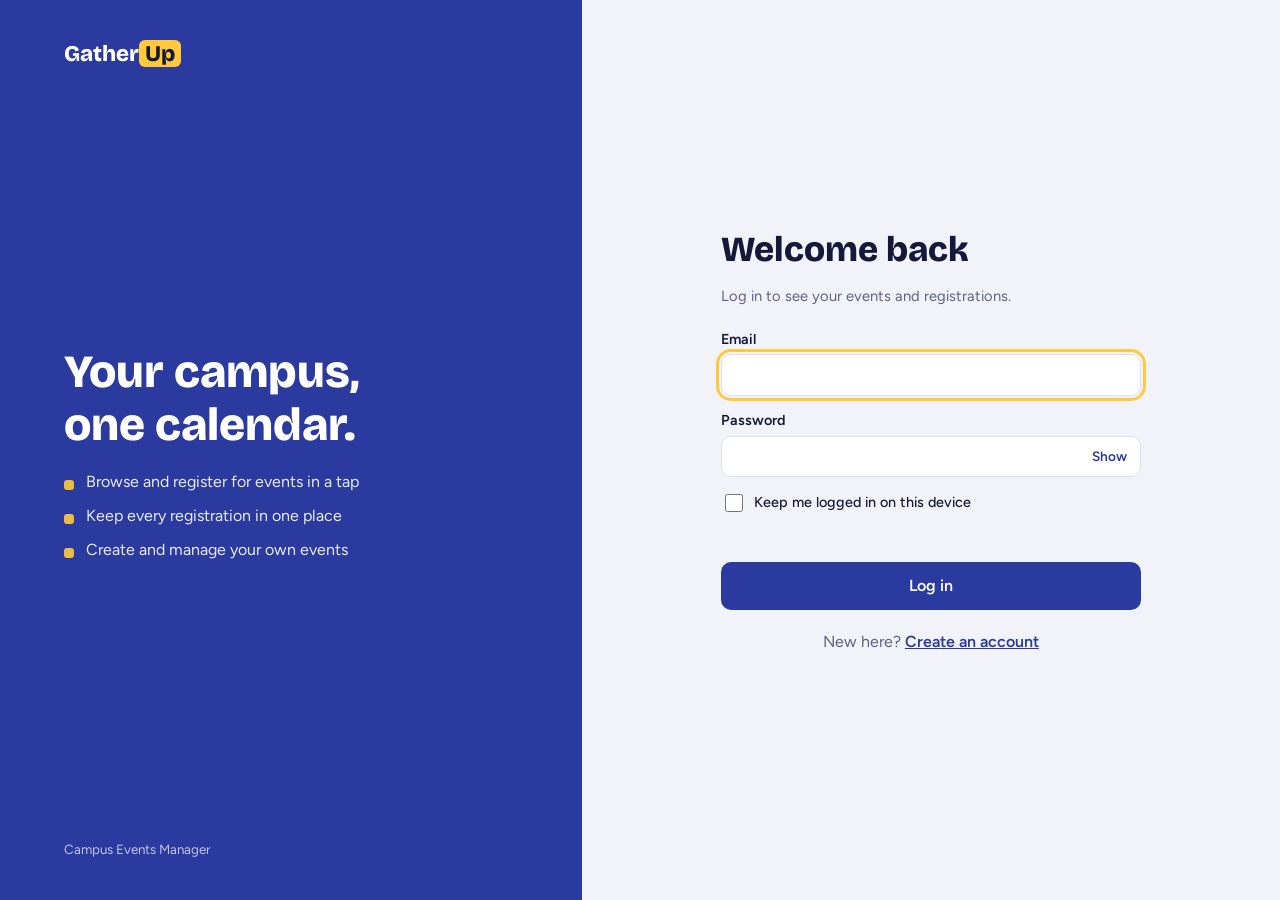
==== login.html @ 34a9067b "registration page" ====
<!DOCTYPE html>
<html lang="en">
<head>
<meta charset="utf-8">
<meta name="viewport" content="width=device-width, initial-scale=1, viewport-fit=cover">
<title>Log in · GatherUp</title>
<link href="https://fonts.googleapis.com/css2?family=Bricolage+Grotesque:wght@500;700;800\&family=Figtree:wght@400;500;600\&display=swap" rel="stylesheet">
<link rel="stylesheet" href="style.css">
</head>
<body class="auth">
<div class="auth-side">
  <div class="logo">Gather<span>Up</span></div>
  <div class="pitch">
    <h2>Your campus, one calendar.</h2>
    <ul>
      <li>Browse and register for events in a tap</li>
      <li>Keep every registration in one place</li>
      <li>Create and manage your own events</li>
    </ul>
  </div>
  <small>Campus Events Manager</small>
</div>
<div class="auth-main">
  <div class="auth-card">
    <h1>Welcome back</h1>
    <p class="meta">Log in to see your events and registrations.</p>
    <form id="loginForm">
      <label>Email<input name="email" type="email" autocomplete="email" required autofocus></label>
      <label>Password
        <span class="pw"><input name="password" type="password" autocomplete="current-password" required><button type="button" data-peek aria-pressed="false" aria-label="Show password">Show</button></span>
      </label>
      <label class="check"><input name="remember" type="checkbox"> Keep me logged in on this device</label>
      <p id="err" class="err" role="alert"></p>
      <button class="btn" type="submit">Log in</button>
    </form>
    <p class="switch">New here? <a href="register.html">Create an account</a></p>
  </div>
</div>
<script src="auth.js"></script>
</body>
</html>
---- style.css ----
:root{--bg:#f1f3f8;--surface:#fff;--ink:#14193a;--muted:#5b6286;--line:#dde1ee;--brand:#2b3a9f;--brand-ink:#fff;--accent:#ffc93c;--ok:#0f7b4f;--bad:#b3261e;
--c-tech:#2b3a9f;--c-cult:#c2410c;--c-sport:#0f7b4f;--c-work:#7c3aed;
box-sizing:border-box;padding-top:env(safe-area-inset-top,0px);padding-bottom:env(safe-area-inset-bottom,0px);color-scheme:light}
@media(prefers-color-scheme:dark){:root:not([data-theme="light"]){--bg:#0e1124;--surface:#171b36;--ink:#eef0fb;--muted:#9ba2c8;--line:#2a2f55;--brand:#8fa0ff;--brand-ink:#0e1124;--ok:#4ade9c;--bad:#ff8a80;--c-tech:#8fa0ff;--c-cult:#fb923c;--c-sport:#4ade9c;--c-work:#c4a1ff;color-scheme:dark}}
:root[data-theme="dark"]{--bg:#0e1124;--surface:#171b36;--ink:#eef0fb;--muted:#9ba2c8;--line:#2a2f55;--brand:#8fa0ff;--brand-ink:#0e1124;--ok:#4ade9c;--bad:#ff8a80;--c-tech:#8fa0ff;--c-cult:#fb923c;--c-sport:#4ade9c;--c-work:#c4a1ff;color-scheme:dark}
*,*::before,*::after{box-sizing:border-box}
html{scroll-padding-top:env(safe-area-inset-top,0px)}
body{margin:0;background:var(--bg);color:var(--ink);font:16px/1.5 Figtree,system-ui,sans-serif}
h1,h2,h3{font-family:'Bricolage Grotesque',Figtree,sans-serif;margin:0;line-height:1.15}
button,input,select,textarea{font:inherit;color:inherit}
:focus-visible{outline:3px solid var(--accent);outline-offset:2px}
.app{display:grid;grid-template-columns:230px 1fr;min-height:100vh}
aside{background:var(--brand);color:var(--brand-ink);padding:24px 16px;position:sticky;top:0;height:100vh;display:flex;flex-direction:column;gap:6px}
.logo{font:800 1.4rem 'Bricolage Grotesque',sans-serif;margin-bottom:18px;padding:0 10px}
.logo span{background:var(--accent);color:#14193a;padding:0 6px;border-radius:6px}
nav button{display:block;width:100%;text-align:left;background:none;border:0;color:inherit;padding:10px 12px;border-radius:10px;cursor:pointer;opacity:.8}
nav button[aria-current="true"]{background:rgba(255,255,255,.18);opacity:1;font-weight:600}
nav button:hover{opacity:1}
.spacer{flex:1}
main{padding:28px clamp(16px,4vw,44px) 60px;max-width:1100px;width:100%}
.top{display:flex;justify-content:space-between;align-items:center;gap:12px;flex-wrap:wrap;margin-bottom:22px}
h1{font-size:clamp(1.7rem,4vw,2.4rem);font-weight:800}
.btn{background:var(--brand);color:var(--brand-ink);border:0;border-radius:10px;padding:10px 16px;font-weight:600;cursor:pointer}
.btn.alt{background:transparent;color:var(--ink);border:1px solid var(--line)}
.btn.warn{background:transparent;color:var(--bad);border:1px solid var(--line)}
.btn.small{padding:6px 12px;font-size:.9rem}
.btn[disabled]{opacity:.5;cursor:not-allowed}
.stats{display:grid;grid-template-columns:repeat(auto-fit,minmax(170px,1fr));gap:14px;margin-bottom:26px}
.stat{background:var(--surface);border:1px solid var(--line);border-radius:14px;padding:16px}
.stat b{display:block;font:800 2rem 'Bricolage Grotesque',sans-serif}
.stat small{color:var(--muted)}
.next{background:var(--accent);color:#14193a;border-radius:16px;padding:22px;margin-bottom:26px;display:flex;justify-content:space-between;gap:16px;flex-wrap:wrap;align-items:center}
.next h2{font-size:1.6rem}
.next p{margin:4px 0 0}
.bars{background:var(--surface);border:1px solid var(--line);border-radius:14px;padding:18px}
.bar{display:grid;grid-template-columns:90px 1fr 36px;gap:10px;align-items:center;margin:8px 0}
.track{height:10px;background:var(--bg);border-radius:6px;overflow:hidden}
.fill{height:100%;border-radius:6px}
.filters{display:flex;gap:10px;flex-wrap:wrap;margin-bottom:18px}
.filters input,.filters select,form input,form select,form textarea{background:var(--surface);border:1px solid var(--line);border-radius:10px;padding:9px 12px;width:100%}
.filters input{flex:1;min-width:180px;width:auto}.filters select{width:auto}
.grid{display:grid;grid-template-columns:repeat(auto-fill,minmax(290px,1fr));gap:16px}
.card{background:var(--surface);border:1px solid var(--line);border-radius:14px;padding:16px;display:flex;flex-direction:column;gap:8px}
.card h3{font-size:1.2rem}
.tag{font-size:.8rem;font-weight:600;color:var(--cat)}
.meta{color:var(--muted);font-size:.92rem}
.card p{margin:0;font-size:.95rem}
.seats{height:6px;background:var(--bg);border-radius:4px;overflow:hidden}
.seats i{display:block;height:100%;background:var(--cat)}
.row{display:flex;gap:8px;margin-top:auto;padding-top:6px;flex-wrap:wrap;align-items:center}
.row .meta{margin-right:auto}
.table{background:var(--surface);border:1px solid var(--line);border-radius:14px;overflow-x:auto}
table{border-collapse:collapse;width:100%;min-width:520px}
th,td{text-align:left;padding:12px 14px;border-bottom:1px solid var(--line)}
th{color:var(--muted);font-weight:500;font-size:.9rem}
tr:last-child td{border-bottom:0}
.empty{background:var(--surface);border:1px dashed var(--line);border-radius:14px;padding:34px;text-align:center;color:var(--muted)}
dialog{border:1px solid var(--line);border-radius:16px;background:var(--surface);color:var(--ink);padding:24px;width:min(520px,92vw)}
dialog::backdrop{background:rgba(10,12,30,.55)}
form{display:grid;gap:12px;margin-top:14px}
label{display:grid;gap:4px;font-size:.9rem;font-weight:600}
.two{display:grid;grid-template-columns:1fr 1fr;gap:12px}
.actions{display:flex;justify-content:flex-end;gap:8px;margin-top:6px}
#toast{position:fixed;left:50%;bottom:calc(24px + env(safe-area-inset-bottom,0px));transform:translateX(-50%);background:var(--ink);color:var(--bg);padding:10px 18px;border-radius:10px;opacity:0;pointer-events:none;transition:opacity .2s;z-index:50}
#toast.show{opacity:1}
@media(max-width:760px){
.app{grid-template-columns:1fr}
aside{position:sticky;top:0;height:auto;flex-direction:row;align-items:center;padding:10px 12px;overflow-x:auto;z-index:10;padding-top:calc(10px + env(safe-area-inset-top,0px))}
.logo{margin:0 8px 0 0;white-space:nowrap;font-size:1.1rem}
nav{display:flex;gap:4px}nav button{white-space:nowrap;padding:8px 10px}
.spacer{display:none}
.two{grid-template-columns:1fr}
}
@media(prefers-reduced-motion:reduce){*{transition:none!important}}

/* ---------- auth pages ---------- */
.auth{display:grid;grid-template-columns:minmax(0,5fr) minmax(0,6fr);min-height:100vh}
.auth-side{background:var(--brand);color:var(--brand-ink);padding:40px clamp(24px,5vw,64px);display:flex;flex-direction:column;justify-content:space-between;gap:32px}
.auth-side .logo{padding:0;margin:0}
.pitch h2{font-size:clamp(1.9rem,3.6vw,3rem);font-weight:800;max-width:13ch;margin-bottom:20px}
.pitch ul{list-style:none;margin:0;padding:0;display:grid;gap:10px;opacity:.9}
.pitch li{padding-left:22px;position:relative}
.pitch li::before{content:"";position:absolute;left:0;top:.6em;width:10px;height:10px;border-radius:3px;background:var(--accent)}
.auth-side small{opacity:.7}
.auth-main{display:grid;place-items:center;padding:32px 20px}
.auth-card{width:min(420px,100%)}
.auth-card h1{font-size:clamp(1.8rem,4vw,2.2rem);margin-bottom:6px}
.auth-card form{margin-top:22px;gap:14px}
.auth-card .btn{padding:12px 16px;width:100%}
.auth-card .btn[disabled]{cursor:wait}
.pw{position:relative;display:block}
.pw input{padding-right:64px}
.pw button{position:absolute;right:6px;top:50%;transform:translateY(-50%);background:none;border:0;color:var(--brand);font-weight:600;font-size:.85rem;padding:6px 8px;border-radius:8px;cursor:pointer}
.hint{font-weight:400;color:var(--muted);font-size:.85rem}
label.check{display:flex;align-items:center;gap:8px;font-weight:500}
form input[type=checkbox]{width:18px;height:18px;padding:0;accent-color:var(--brand)}
.err{margin:0;min-height:1.3em;color:var(--bad);font-size:.92rem;font-weight:500}
.switch{margin-top:20px;color:var(--muted);text-align:center}
.auth-card a,.switch a{color:var(--brand);font-weight:600}

/* signed-in user in the sidebar */
.userbox{display:grid;gap:8px;padding:12px 10px 0;border-top:1px solid rgba(255,255,255,.2)}
.userbox b{display:block;font-weight:600;overflow:hidden;text-overflow:ellipsis;white-space:nowrap}
.userbox small{opacity:.75;display:block;overflow:hidden;text-overflow:ellipsis;white-space:nowrap}
.userbox button{background:rgba(255,255,255,.14);border:0;color:inherit;border-radius:10px;padding:8px 12px;cursor:pointer;font-weight:600}
.userbox button:hover{background:rgba(255,255,255,.24)}

@media(max-width:760px){
.auth{grid-template-columns:1fr;grid-template-rows:auto 1fr}
.auth-side{padding:16px 20px;padding-top:calc(16px + env(safe-area-inset-top,0px))}
.auth-side .pitch,.auth-side small{display:none}
.userbox{border:0;padding:0;margin-left:auto;display:flex;align-items:center}
.userbox div{display:none}
.userbox button{white-space:nowrap;padding:8px 10px}
}
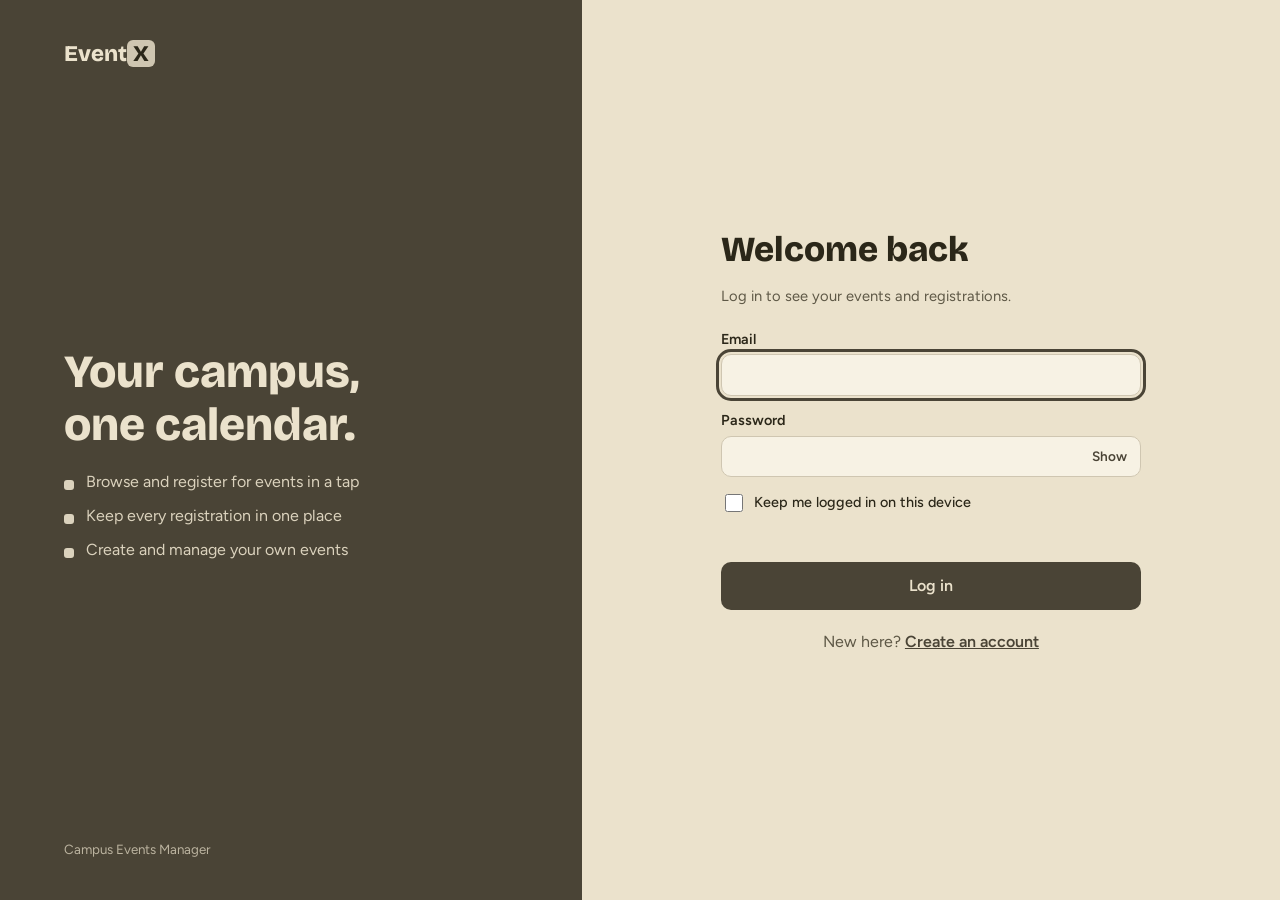
==== commit 9d13e3b1: "Change branding from GatherUp to EventX" ====
--- a/login.html
+++ b/login.html
@@ -3,13 +3,13 @@
 <head>
 <meta charset="utf-8">
 <meta name="viewport" content="width=device-width, initial-scale=1, viewport-fit=cover">
-<title>Log in · GatherUp</title>
+<title>Log in · EventX</title>
 <link href="https://fonts.googleapis.com/css2?family=Bricolage+Grotesque:wght@500;700;800\&family=Figtree:wght@400;500;600\&display=swap" rel="stylesheet">
 <link rel="stylesheet" href="style.css">
 </head>
 <body class="auth">
 <div class="auth-side">
-  <div class="logo">Gather<span>Up</span></div>
+  <div class="logo">Event<span>X</span></div>
   <div class="pitch">
     <h2>Your campus, one calendar.</h2>
     <ul>
--- a/style.css
+++ b/style.css
@@ -1,20 +1,21 @@
-:root{--bg:#f1f3f8;--surface:#fff;--ink:#14193a;--muted:#5b6286;--line:#dde1ee;--brand:#2b3a9f;--brand-ink:#fff;--accent:#ffc93c;--ok:#0f7b4f;--bad:#b3261e;
---c-tech:#2b3a9f;--c-cult:#c2410c;--c-sport:#0f7b4f;--c-work:#7c3aed;
+:root{--bg:#ebe2cc;--surface:#f7f2e4;--ink:#2b2719;--muted:#5e5846;--line:#cfc6b1;--brand:#4a4436;--brand-ink:#ebe2cc;--accent:#cfc6b1;--ok:#3f6b2a;--bad:#9c2b1f;
+--c-tech:#3d6b4f;--c-cult:#a4521f;--c-sport:#2f6a80;--c-work:#7a4f78;
 box-sizing:border-box;padding-top:env(safe-area-inset-top,0px);padding-bottom:env(safe-area-inset-bottom,0px);color-scheme:light}
-@media(prefers-color-scheme:dark){:root:not([data-theme="light"]){--bg:#0e1124;--surface:#171b36;--ink:#eef0fb;--muted:#9ba2c8;--line:#2a2f55;--brand:#8fa0ff;--brand-ink:#0e1124;--ok:#4ade9c;--bad:#ff8a80;--c-tech:#8fa0ff;--c-cult:#fb923c;--c-sport:#4ade9c;--c-work:#c4a1ff;color-scheme:dark}}
-:root[data-theme="dark"]{--bg:#0e1124;--surface:#171b36;--ink:#eef0fb;--muted:#9ba2c8;--line:#2a2f55;--brand:#8fa0ff;--brand-ink:#0e1124;--ok:#4ade9c;--bad:#ff8a80;--c-tech:#8fa0ff;--c-cult:#fb923c;--c-sport:#4ade9c;--c-work:#c4a1ff;color-scheme:dark}
+@media(prefers-color-scheme:dark){:root:not([data-theme="light"]){--bg:#1f1c14;--surface:#2b271c;--ink:#ebe2cc;--muted:#b7b09e;--line:#4a4436;--brand:#b7b09e;--brand-ink:#1f1c14;--accent:#ebe2cc;--ok:#8fd47a;--bad:#ff9b8a;--c-tech:#7fc79a;--c-cult:#f0a35a;--c-sport:#6fc0dc;--c-work:#d1a6e6;color-scheme:dark}}
+:root[data-theme="dark"]{--bg:#1f1c14;--surface:#2b271c;--ink:#ebe2cc;--muted:#b7b09e;--line:#4a4436;--brand:#b7b09e;--brand-ink:#1f1c14;--accent:#ebe2cc;--ok:#8fd47a;--bad:#ff9b8a;--c-tech:#7fc79a;--c-cult:#f0a35a;--c-sport:#6fc0dc;--c-work:#d1a6e6;color-scheme:dark}
 *,*::before,*::after{box-sizing:border-box}
 html{scroll-padding-top:env(safe-area-inset-top,0px)}
 body{margin:0;background:var(--bg);color:var(--ink);font:16px/1.5 Figtree,system-ui,sans-serif}
 h1,h2,h3{font-family:'Bricolage Grotesque',Figtree,sans-serif;margin:0;line-height:1.15}
 button,input,select,textarea{font:inherit;color:inherit}
-:focus-visible{outline:3px solid var(--accent);outline-offset:2px}
+:focus-visible{outline:3px solid var(--brand);outline-offset:2px}
+aside :focus-visible,.auth-side :focus-visible{outline-color:var(--brand-ink)}
 .app{display:grid;grid-template-columns:230px 1fr;min-height:100vh}
 aside{background:var(--brand);color:var(--brand-ink);padding:24px 16px;position:sticky;top:0;height:100vh;display:flex;flex-direction:column;gap:6px}
 .logo{font:800 1.4rem 'Bricolage Grotesque',sans-serif;margin-bottom:18px;padding:0 10px}
-.logo span{background:var(--accent);color:#14193a;padding:0 6px;border-radius:6px}
+.logo span{background:var(--accent);color:#2b2719;padding:0 6px;border-radius:6px}
 nav button{display:block;width:100%;text-align:left;background:none;border:0;color:inherit;padding:10px 12px;border-radius:10px;cursor:pointer;opacity:.8}
-nav button[aria-current="true"]{background:rgba(255,255,255,.18);opacity:1;font-weight:600}
+nav button[aria-current="true"]{background:color-mix(in srgb,currentColor 18%,transparent);opacity:1;font-weight:600}
 nav button:hover{opacity:1}
 .spacer{flex:1}
 main{padding:28px clamp(16px,4vw,44px) 60px;max-width:1100px;width:100%}
@@ -29,7 +30,7 @@
 .stat{background:var(--surface);border:1px solid var(--line);border-radius:14px;padding:16px}
 .stat b{display:block;font:800 2rem 'Bricolage Grotesque',sans-serif}
 .stat small{color:var(--muted)}
-.next{background:var(--accent);color:#14193a;border-radius:16px;padding:22px;margin-bottom:26px;display:flex;justify-content:space-between;gap:16px;flex-wrap:wrap;align-items:center}
+.next{background:var(--accent);color:#2b2719;border-radius:16px;padding:22px;margin-bottom:26px;display:flex;justify-content:space-between;gap:16px;flex-wrap:wrap;align-items:center}
 .next h2{font-size:1.6rem}
 .next p{margin:4px 0 0}
 .bars{background:var(--surface);border:1px solid var(--line);border-radius:14px;padding:18px}
@@ -56,7 +57,7 @@
 tr:last-child td{border-bottom:0}
 .empty{background:var(--surface);border:1px dashed var(--line);border-radius:14px;padding:34px;text-align:center;color:var(--muted)}
 dialog{border:1px solid var(--line);border-radius:16px;background:var(--surface);color:var(--ink);padding:24px;width:min(520px,92vw)}
-dialog::backdrop{background:rgba(10,12,30,.55)}
+dialog::backdrop{background:rgba(20,16,8,.6)}
 form{display:grid;gap:12px;margin-top:14px}
 label{display:grid;gap:4px;font-size:.9rem;font-weight:600}
 .two{display:grid;grid-template-columns:1fr 1fr;gap:12px}
@@ -80,7 +81,7 @@
 .pitch h2{font-size:clamp(1.9rem,3.6vw,3rem);font-weight:800;max-width:13ch;margin-bottom:20px}
 .pitch ul{list-style:none;margin:0;padding:0;display:grid;gap:10px;opacity:.9}
 .pitch li{padding-left:22px;position:relative}
-.pitch li::before{content:"";position:absolute;left:0;top:.6em;width:10px;height:10px;border-radius:3px;background:var(--accent)}
+.pitch li::before{content:"";position:absolute;left:0;top:.6em;width:10px;height:10px;border-radius:3px;background:var(--brand-ink)}
 .auth-side small{opacity:.7}
 .auth-main{display:grid;place-items:center;padding:32px 20px}
 .auth-card{width:min(420px,100%)}
@@ -99,11 +100,11 @@
 .auth-card a,.switch a{color:var(--brand);font-weight:600}
 
 /* signed-in user in the sidebar */
-.userbox{display:grid;gap:8px;padding:12px 10px 0;border-top:1px solid rgba(255,255,255,.2)}
+.userbox{display:grid;gap:8px;padding:12px 10px 0;border-top:1px solid color-mix(in srgb,currentColor 25%,transparent)}
 .userbox b{display:block;font-weight:600;overflow:hidden;text-overflow:ellipsis;white-space:nowrap}
 .userbox small{opacity:.75;display:block;overflow:hidden;text-overflow:ellipsis;white-space:nowrap}
-.userbox button{background:rgba(255,255,255,.14);border:0;color:inherit;border-radius:10px;padding:8px 12px;cursor:pointer;font-weight:600}
-.userbox button:hover{background:rgba(255,255,255,.24)}
+.userbox button{background:color-mix(in srgb,currentColor 14%,transparent);border:0;color:inherit;border-radius:10px;padding:8px 12px;cursor:pointer;font-weight:600}
+.userbox button:hover{background:color-mix(in srgb,currentColor 24%,transparent)}
 
 @media(max-width:760px){
 .auth{grid-template-columns:1fr;grid-template-rows:auto 1fr}
